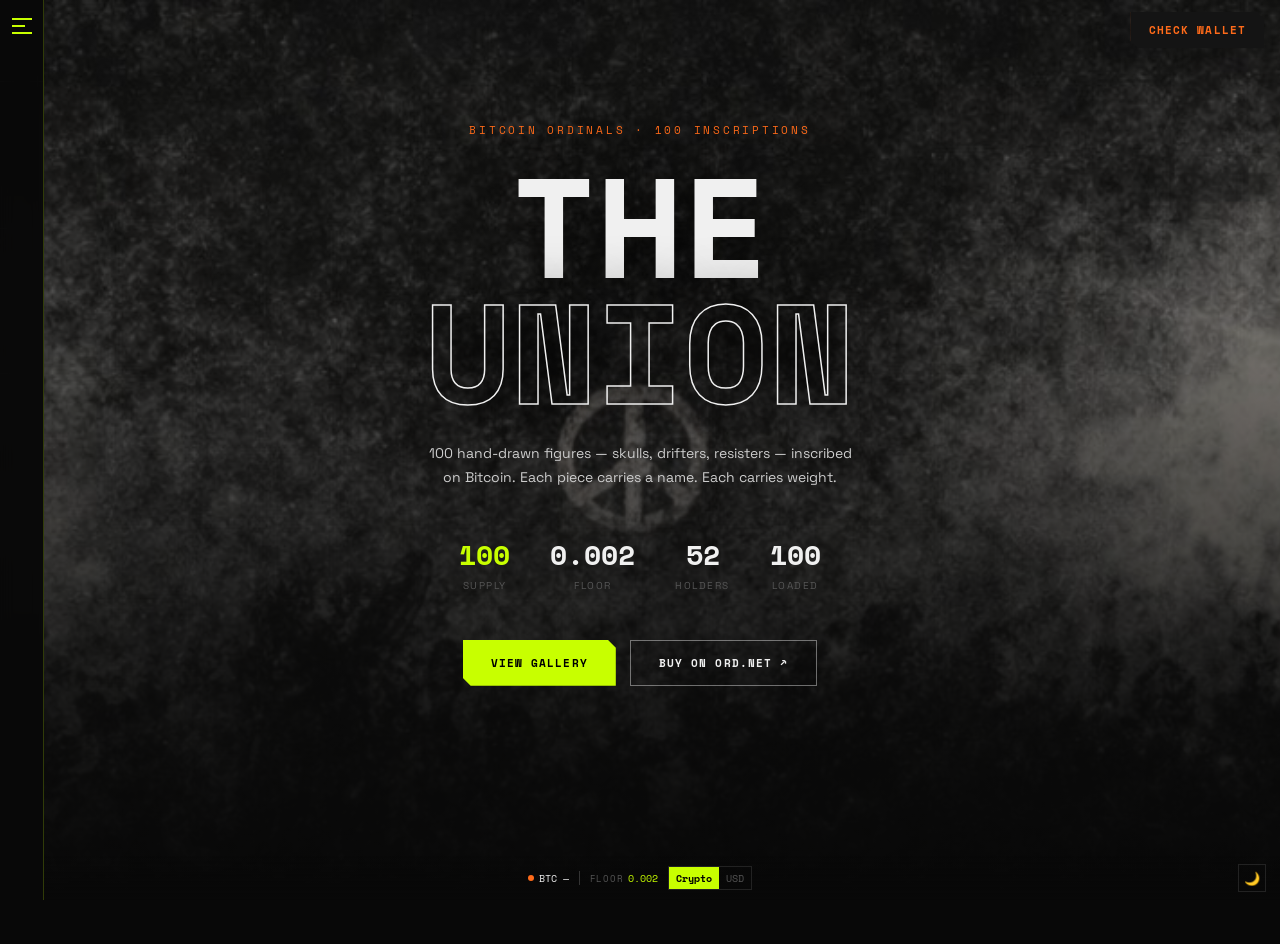
==== index.html @ 2f281cd1 "Update index.html" ====
<!DOCTYPE html>
<html lang="en">
<head>
<meta charset="UTF-8">
<meta name="viewport" content="width=device-width, initial-scale=1.0">
<title>THE UNION — Ordinals Gallery</title>
<link rel="preconnect" href="https://fonts.googleapis.com">
<link href="https://fonts.googleapis.com/css2?family=Space+Grotesk:wght@400;600;700&family=Space+Mono:wght@400;700&display=swap" rel="stylesheet">
<style>
:root {
  --bg:    #080808;
  --void:  #0e0e0e;
  --panel: #141414;
  --border:#222;
  --muted: #333;
  --dim:   #555;
  --mid:   #888;
  --white: #f0f0f0;
  --acid:  #c8ff00;
  --orange:#ff6b1a;
  --teal:  #00c8b4;
  --tab-w: 44px;
}
* { margin:0; padding:0; box-sizing:border-box; }
html { scroll-behavior:smooth; }
body {
  background: var(--bg);
  color: var(--white);
  font-family: 'Space Grotesk', sans-serif;
  overflow-x: hidden;
  padding-bottom: 44px;
  width: 100%;
  max-width: 100vw;
}

/* ── NAV ────────────────────────────────────── */
nav {
  position: fixed; top:0; left:0; right:0; z-index:100;
  display: flex; align-items: center;
  padding: 0 16px 0 calc(var(--tab-w) + 12px);
  height: 60px;
  background: transparent;
}
#wallet-btn {
  margin-left: auto;
  font-family: 'Space Mono', monospace; font-size:11px;
  letter-spacing:.1em; text-transform:uppercase;
  background: var(--panel); color:var(--orange); outline:1px solid rgba(255,107,26,.3);
  border:none; padding:10px 18px; cursor:pointer; font-weight:700;
  clip-path: polygon(0 0,calc(100% - 7px) 0,100% 7px,100% 100%,7px 100%,0 calc(100% - 7px));
  transition: background .2s;
}
#wallet-btn:hover { background:rgba(255,107,26,.18); }
#wallet-btn.connected { background:var(--teal); }

/* ── SIDE TAB — always visible ──────────────── */
#side-tab {
  position:fixed; top:0; left:0; width:var(--tab-w); height:100vh;
  z-index:200;
  background: rgba(8,8,8,0.75);
  border-right: 1px solid rgba(200,255,0,0.2);
  display:flex; flex-direction:column; align-items:center;
  padding-top:18px;
  cursor:pointer;
  backdrop-filter: blur(8px);
  -webkit-backdrop-filter: blur(8px);
  transition: background .2s;
  -webkit-tap-highlight-color: transparent;
}
#side-tab:hover { background: rgba(8,8,8,0.92); }
#side-tab .hb { display:flex; flex-direction:column; gap:5px; }
#side-tab .hb span {
  display:block; width:20px; height:2px;
  background: var(--acid); transition: width .2s;
}
#side-tab .hb span:nth-child(2) { width:13px; }
#side-tab:hover .hb span { width:20px; }

/* ── SIDE DRAWER ────────────────────────────── */
#side-drawer {
  position:fixed; top:0; left:var(--tab-w); width:200px; height:100vh;
  z-index:199;
  background: rgba(10,10,10,0.92);
  border-right: 1px solid rgba(255,255,255,0.06);
  backdrop-filter: blur(20px);
  -webkit-backdrop-filter: blur(20px);
  display:flex; flex-direction:column;
  padding:20px 0 32px;
  transform: translateX(-200px);
  transition: transform .28s cubic-bezier(.4,0,.2,1);
  pointer-events: none;
}
#side-drawer.open {
  transform: translateX(0);
  pointer-events: all;
}
.sd-brand { padding:0 20px 20px; border-bottom:1px solid rgba(255,255,255,0.07); margin-bottom:8px; }
.sd-brand-name { font-family:'Space Mono',monospace; font-size:16px; font-weight:700; color:var(--white); }
.sd-brand-name span { color:var(--acid); }
.sd-brand-sub { font-size:9px; letter-spacing:.2em; text-transform:uppercase; color:var(--orange); margin-top:5px; }
.sd-nav { list-style:none; flex:1; }
.sd-nav li a,
.sd-nav li button {
  display:flex; align-items:center; gap:12px;
  padding:12px 20px;
  font-family:'Space Mono',monospace; font-size:11px;
  letter-spacing:.1em; text-transform:uppercase;
  color:var(--mid); text-decoration:none;
  background:transparent; border:none; cursor:pointer;
  width:100%; white-space:nowrap;
  transition: color .15s, background .15s;
  -webkit-tap-highlight-color: transparent;
}
.sd-nav li a:hover, .sd-nav li button:hover {
  color:var(--acid); background:rgba(200,255,0,0.05);
}
.sd-icon { width:16px; text-align:center; flex-shrink:0; font-size:13px; }
.sd-divider { height:1px; background:rgba(255,255,255,0.06); margin:6px 20px; }
.sd-footer { padding:0 20px; font-family:'Space Mono',monospace; font-size:9px; letter-spacing:.1em; text-transform:uppercase; color:var(--dim); }

/* ── HERO ───────────────────────────────────── */
.hero {
  min-height:100vh;
  display:flex; flex-direction:column;
  align-items:center; justify-content:center;
  text-align:center;
  padding: 80px 24px 80px 24px;
  position:relative; overflow:hidden;
}
.hero-bg {
  position:absolute; inset:0;
  background-image: url("[data-uri]");
  background-size:cover; background-position:center center;
  background-repeat:no-repeat;
  opacity:.52
}
.hero-bg::after {
  content:''; position:absolute; inset:0;
  background: linear-gradient(to bottom,rgba(8,8,8,.1) 0%,rgba(8,8,8,.05) 35%,rgba(8,8,8,.75) 80%,rgba(8,8,8,1) 100%);
}
.hero-grid {
  position:absolute; inset:0;
  display:grid; grid-template-columns:repeat(8,1fr); grid-template-rows:repeat(4,1fr);
  opacity:.04
}
.hero-grid div { border:1px solid var(--white); }
.hero-eyebrow {
  font-family:'Space Mono',monospace; font-size:11px;
  letter-spacing:.25em; text-transform:uppercase;
  color:var(--orange); margin-bottom:24px; position:relative;
}
.hero-title {
  font-family:'Space Mono',monospace;
  font-size:clamp(60px,14vw,140px);
  font-weight:700; line-height:.9;
  color:var(--white); margin-bottom:28px; position:relative;
  text-shadow: 0 0 60px rgba(0,0,0,.8);
}
.hero-title .outline {
  display:block; color:transparent;
  -webkit-text-stroke:1.5px var(--white);
}
.hero-sub {
  font-size:14px; color:#ccc;
  max-width:440px; line-height:1.7;
  margin-bottom:44px; position:relative;
}
.stats-row {
  display:flex; gap:40px; flex-wrap:wrap;
  justify-content:center; margin-bottom:48px; position:relative;
}
.stat { text-align:center; }
.stat-val {
  font-family:'Space Mono',monospace; font-size:28px;
  font-weight:700; color:var(--white); display:block;
}
.stat-val.hi { color:var(--acid); }
.stat-lbl { font-size:10px; letter-spacing:.15em; text-transform:uppercase; color:var(--dim); margin-top:4px; display:block; }
.cta-row { display:flex; gap:14px; flex-wrap:wrap; justify-content:center; position:relative; }
.btn-primary {
  font-family:'Space Mono',monospace; font-size:11px;
  letter-spacing:.1em; text-transform:uppercase;
  background:var(--acid); color:#000;
  border:none; padding:14px 28px; cursor:pointer; font-weight:700;
  text-decoration:none; display:inline-flex; align-items:center; gap:8px;
  transition:all .2s;
  clip-path:polygon(0 0,calc(100% - 8px) 0,100% 8px,100% 100%,8px 100%,0 calc(100% - 8px));
  -webkit-tap-highlight-color: transparent;
}
.btn-primary:hover { background:#d4ff1a; transform:translateY(-2px); }
.btn-ghost {
  font-family:'Space Mono',monospace; font-size:11px;
  letter-spacing:.1em; text-transform:uppercase;
  background:transparent; color:var(--white);
  border:1px solid rgba(255,255,255,.4);
  padding:14px 28px; cursor:pointer; font-weight:700;
  text-decoration:none; display:inline-flex; align-items:center; gap:8px;
  transition:all .2s;
  -webkit-tap-highlight-color: transparent;
}
.btn-ghost:hover { border-color:var(--white); }
.scroll-hint {
  position:absolute; bottom:28px; left:50%; transform:translateX(-50%);
  display:flex; flex-direction:column; align-items:center; gap:8px; opacity:.35;
}
.scroll-hint span { font-size:9px; letter-spacing:.2em; text-transform:uppercase; color:var(--mid); }
.scroll-line {
  width:2px; height:56px;
  background: rgba(200,255,0,0.15);
  position:relative; overflow:hidden;
  box-shadow: 0 0 8px rgba(200,255,0,0.4), 0 0 20px rgba(200,255,0,0.2);
}
.scroll-line::after {
  content:''; position:absolute; top:-100%; left:0; width:100%; height:100%;
  background: linear-gradient(to bottom, transparent, var(--acid), transparent);
  animation:scrollDown 1.2s ease-in-out infinite;
  box-shadow: 0 0 12px var(--acid), 0 0 24px var(--acid);
}
@keyframes scrollDown { 0% { top:-100%; } 100% { top:100%; } }

/* ── WALLET PANEL ───────────────────────────── */
.wallet-panel {
  display:none; background:var(--panel); border:1px solid var(--border);
  border-left:3px solid var(--acid);
  padding:16px 20px; margin-top:24px; max-width:420px; width:100%;
  position:relative;
}
.wallet-panel.visible { display:block; }
.wallet-addr { font-family:'Space Mono',monospace; font-size:9px; color:var(--dim); margin-bottom:12px; word-break:break-all; }
.holdings-row { display:flex; align-items:center; gap:16px; }
.holdings-num { font-family:'Space Mono',monospace; font-size:52px; font-weight:700; color:var(--acid); line-height:1; min-width:56px; }
.holdings-info { flex:1; }
.holdings-title { font-size:11px; font-weight:600; color:var(--white); margin-bottom:3px; letter-spacing:.05em; }
.holdings-sub { font-size:10px; color:var(--dim); }
.holder-badge { padding:4px 10px; font-family:'Space Mono',monospace; font-size:10px; letter-spacing:.1em; text-transform:uppercase; font-weight:700; white-space:nowrap; }
.badge-yes { background:rgba(200,255,0,.12); color:var(--acid); border:1px solid rgba(200,255,0,.35); }
.badge-no  { background:rgba(85,85,85,.12); color:var(--dim); border:1px solid var(--border); }

/* ── GALLERY PAGE ───────────────────────────── */
.gallery-page-header {
  padding:48px 32px 28px calc(var(--tab-w) + 28px);
  display:flex; align-items:flex-end; justify-content:space-between;
  gap:16px; flex-wrap:wrap; border-bottom:1px solid var(--border);
}
.section-eyebrow { font-family:'Space Mono',monospace; font-size:10px; letter-spacing:.2em; text-transform:uppercase; color:var(--acid); margin-bottom:8px; }
.section-h { font-size:clamp(28px,4vw,48px); font-weight:700; color:var(--white); line-height:1.1; }
.load-status { font-family:'Space Mono',monospace; font-size:10px; color:var(--dim); letter-spacing:.1em; }
.gallery-back {
  font-family:'Space Mono',monospace; font-size:11px; letter-spacing:.1em; text-transform:uppercase;
  background:transparent; color:var(--mid); border:1px solid var(--border);
  padding:8px 16px; cursor:pointer; transition:all .2s; text-decoration:none;
  display:inline-flex; align-items:center; gap:8px;
}
.gallery-back:hover { color:var(--white); border-color:var(--white); }
.gallery-section { padding:32px 32px 60px calc(var(--tab-w) + 28px); }
.pieces-grid { display:grid; grid-template-columns:repeat(auto-fill,minmax(200px,1fr)); gap:2px; }
.piece-card { background:var(--panel); cursor:pointer; overflow:hidden; transition:transform .2s, box-shadow .25s; }
.piece-card:hover { transform:scale(1.015); z-index:2; }
.piece-card:hover .p-overlay { opacity:1; }
  .piece-card:hover .p-img img { transform:scale(1.06); }
.p-img { aspect-ratio:1; overflow:hidden; background:var(--void); position:relative; }
  .p-img iframe { position:absolute; inset:0; width:100%; height:100%; border:none display:block; }
.p-img img { width:100%; height:100%; object-fit:cover; transition:transform .4s; display:block; }
.p-overlay { position:absolute; inset:0; background:rgba(0,0,0,.6); display:flex; align-items:center; justify-content:center; opacity:0; transition:opacity .25s; }
.p-overlay-label { font-family:'Space Mono',monospace; font-size:11px; letter-spacing:.15em; text-transform:uppercase; color:var(--acid); background:transparent; border:1.5px solid var(--acid); padding:9px 20px; box-shadow:0 0 12px rgba(200,255,0,.4); border-radius:2px; white-space:nowrap; }
.p-info { padding:10px 12px; border-top:1px solid var(--border); }
.p-num { font-family:'Space Mono',monospace; font-size:10px; color:var(--acid); margin-bottom:3px; }
.p-id  { font-size:10px; color:var(--dim); white-space:nowrap; overflow:hidden; text-overflow:ellipsis; font-family:'Space Mono',monospace; }
.sk { background:var(--panel); }
.sk-img { aspect-ratio:1; background:linear-gradient(90deg,var(--panel) 25%,var(--muted) 50%,var(--panel) 75%); background-size:200% 100%; animation:shimmer 1.5s infinite; }
.sk-line { height:10px; margin:10px 12px 3px; border-radius:2px; background:linear-gradient(90deg,var(--panel) 25%,var(--muted) 50%,var(--panel) 75%); background-size:200% 100%; animation:shimmer 1.5s infinite; }
.sk-line.sm { width:55%; margin:0 12px 10px; }
@keyframes shimmer { 0% { background-position:200% 0; } 100% { background-position:-200% 0; } }

/* ── LIGHTBOX ───────────────────────────────── */
.lightbox { display:none; position:fixed; inset:0; z-index:300; background:rgba(0,0,0,.92); backdrop-filter:blur(10px); align-items:center; justify-content:center; padding:20px; }
.lightbox.open { display:flex; }
.lb-inner { background:var(--panel); border:1px solid var(--border); max-width:800px; width:100%; display:grid; grid-template-columns:1fr 1fr; max-height:90vh; overflow-y:auto; position:relative; }
.lb-preview { aspect-ratio:1; background:var(--void); overflow:hidden; }
.lb-preview img { width:100%; height:100%; object-fit:cover; display:block; }
.lb-meta { padding:24px 20px; display:flex; flex-direction:column; gap:14px; }
.lb-num  { font-family:'Space Mono',monospace; font-size:10px; color:var(--acid); letter-spacing:.15em; }
.lb-iid  { font-family:'Space Mono',monospace; font-size:9px; color:var(--dim); word-break:break-all; line-height:1.5; }
.lb-pricebox { background:var(--void); border:1px solid var(--border); padding:12px; }
.lb-price-lbl { font-size:9px; letter-spacing:.1em; text-transform:uppercase; color:var(--dim); margin-bottom:4px; }
.lb-price-val { font-family:'Space Mono',monospace; font-size:18px; font-weight:700; color:var(--acid); }
.lb-traits { display:grid; grid-template-columns:1fr 1fr; gap:6px; }
.lb-trait { background:var(--void); border:1px solid var(--border); padding:8px 10px; }
.lb-trait-k { font-size:9px; letter-spacing:.1em; text-transform:uppercase; color:var(--dim); margin-bottom:2px; }
.lb-trait-v { font-size:12px; font-weight:600; color:var(--white); }
.lb-close { position:absolute; top:10px; right:10px; background:var(--muted); border:none; color:var(--white); width:28px; height:28px; cursor:pointer; font-size:14px; display:flex; align-items:center; justify-content:center; z-index:1; }
.lb-close:hover { background:var(--dim); }

/* ── ABOUT PAGE ─────────────────────────────── */
.about-inner { max-width:820px; margin:0 auto; padding:60px 32px 80px calc(var(--tab-w) + 28px); }
.about-back { margin-bottom:40px; display:inline-flex; }
.about-eyebrow { font-family:'Space Mono',monospace; font-size:11px; letter-spacing:.2em; text-transform:uppercase; color:var(--acid); margin-bottom:14px; margin-top:28px; }
.about-title { font-family:'Space Mono',monospace; font-size:clamp(40px,9vw,80px); font-weight:700; line-height:.95; color:var(--white); margin-bottom:36px; }
.about-title-outline { display:block; color:transparent; -webkit-text-stroke:1.5px var(--white); }
.about-statement { font-size:clamp(15px,2.2vw,20px); line-height:1.8; color:#ccc; margin-bottom:48px; border-left:2px solid var(--acid); padding-left:22px; }
.about-stats { display:grid; grid-template-columns:repeat(auto-fill,minmax(150px,1fr)); gap:2px; margin-bottom:48px; }
.about-stat-box { background:var(--panel); border:1px solid var(--border); padding:20px; }
.about-stat-val { font-family:'Space Mono',monospace; font-size:30px; font-weight:700; color:var(--acid); }
.about-stat-lbl { font-size:10px; letter-spacing:.15em; text-transform:uppercase; color:var(--dim); margin-top:5px; }
.about-links { display:flex; flex-direction:column; gap:2px; margin-bottom:48px; }
.about-links-title { font-family:'Space Mono',monospace; font-size:10px; letter-spacing:.2em; text-transform:uppercase; color:var(--acid); margin-bottom:14px; }
.about-link {
  display:flex; align-items:center; justify-content:space-between;
  background:var(--panel); border:1px solid var(--border);
  padding:16px 18px; text-decoration:none; color:var(--white);
  transition:border-color .2s;
}
.about-link:hover { border-color:var(--acid); }
.about-link-name { font-size:13px; font-weight:600; }
.about-link-url  { font-family:'Space Mono',monospace; font-size:11px; color:var(--dim); }
.about-creator { border-top:1px solid var(--border); padding-top:28px; display:flex; align-items:center; justify-content:space-between; flex-wrap:wrap; gap:12px; }
.about-creator-lbl { font-size:9px; letter-spacing:.15em; text-transform:uppercase; color:var(--dim); margin-bottom:5px; }
.about-creator-handle { font-family:'Space Mono',monospace; font-size:14px; font-weight:700; color:var(--white); text-decoration:none; }
.about-creator-handle:hover { color:var(--acid); }

/* ── FOOTER ─────────────────────────────────── */
footer { padding:36px 32px 36px calc(var(--tab-w) + 28px); display:flex; align-items:center; justify-content:space-between; border-top:1px solid var(--border); flex-wrap:wrap; gap:14px; }
.footer-logo { font-family:'Space Mono',monospace; font-size:14px; font-weight:700; color:var(--white); }
.footer-logo span { color:var(--acid); }
.footer-links { display:flex; gap:20px; flex-wrap:wrap; }
.footer-links a { font-size:11px; letter-spacing:.1em; text-transform:uppercase; color:var(--dim); text-decoration:none; transition:color .2s; }
.footer-links a:hover { color:var(--white); }

/* ── BOTTOM BAR ─────────────────────────────── */
.bottom-bar {
  position:fixed; bottom:0; left:0; right:0; z-index:90;
  display:flex; align-items:center;
  padding:0 14px; height:44px;
  background:linear-gradient(to top, rgba(8,8,8,.9) 0%, rgba(8,8,8,0) 100%);
  border-top:none;
}
.bb-left   { display:flex; align-items:center; gap:8px; flex:1; }
.bb-center { display:flex; align-items:center; gap:10px; flex:1; justify-content:center; }
.bb-right  { display:flex; align-items:center; gap:8px; flex:1; justify-content:flex-end; }
.bb-price  { font-family:'Space Mono',monospace; font-size:10px; color:var(--white); display:flex; align-items:center; gap:5px; white-space:nowrap; }
.bb-dot    { width:6px; height:6px; border-radius:50%; background:var(--orange); flex-shrink:0; }
.bb-sep    { width:1px; height:14px; background:var(--muted); flex-shrink:0; }
.bb-floor  { font-family:'Space Mono',monospace; font-size:10px; color:var(--acid); display:flex; align-items:center; gap:5px; white-space:nowrap; }
.bb-floor-lbl { font-size:9px; color:var(--dim); letter-spacing:.08em; }
.bb-currency {
  display:flex; align-items:center;
  font-family:'Space Mono',monospace; font-size:10px;
  border:1px solid var(--border); cursor:pointer;
  height:24px; overflow:hidden; flex-shrink:0;
  transition:border-color .2s;
  -webkit-tap-highlight-color: transparent;
}
.bb-currency:hover { border-color:var(--acid); }
.bb-currency span { padding:0 7px; height:100%; display:flex; align-items:center; color:var(--dim); transition:all .15s; }
.bb-currency span.active { background:var(--acid); color:#000; font-weight:700; }
.bb-btn {
  background:transparent; border:1px solid var(--border);
  color:var(--mid); width:28px; height:28px; flex-shrink:0;
  cursor:pointer; font-size:13px; display:flex; align-items:center; justify-content:center;
  transition:all .2s;
  -webkit-tap-highlight-color: transparent;
}
.bb-btn:hover { border-color:var(--acid); color:var(--acid); }

/* ── TOAST ──────────────────────────────────── */
.toast {
  position:fixed; bottom:52px; right:16px; z-index:400;
  background:var(--panel); border:1px solid var(--border); border-left:3px solid var(--acid);
  padding:10px 16px; font-family:'Space Mono',monospace; font-size:11px; color:var(--white);
  transform:translateY(80px); opacity:0; transition:all .3s; max-width:280px;
}
.toast.show { transform:translateY(0); opacity:1; }



  /* DISCONNECT BUTTON */
  .disconnect-btn {
    margin-top: 14px;
    width: 100%;
    font-family: 'Space Mono', monospace;
    font-size: 10px;
    letter-spacing: .12em;
    text-transform: uppercase;
    background: transparent;
    color: var(--dim);
    border: 1px solid var(--border);
    padding: 9px;
    cursor: pointer;
    transition: all .2s;
    -webkit-tap-highlight-color: transparent;
  }
  .disconnect-btn:hover {
    color: #ef4444;
    border-color: #ef4444;
    background: rgba(239,68,68,0.06);
  }
/* ── WALLET MODAL ───────────────────────────── */
.wallet-modal-overlay {
  display:none; position:fixed; inset:0; z-index:500;
  background:rgba(0,0,0,0.85); backdrop-filter:blur(8px);
  align-items:center; justify-content:center; padding:20px;
}
.wallet-modal-overlay.open { display:flex; }
.wallet-modal {
  background:var(--panel); border:1px solid var(--border);
  max-width:380px; width:100%; position:relative;
}
.wallet-modal::before {
  content:''; position:absolute; top:0; left:0; right:0;
  height:2px; background:var(--acid);
}
.wallet-modal-header {
  padding:20px 20px 16px;
  border-bottom:1px solid var(--border);
  display:flex; align-items:center; justify-content:space-between;
}
.wallet-modal-title {
  font-family:'Space Mono',monospace; font-size:12px;
  letter-spacing:.15em; text-transform:uppercase; color:var(--white);
}
.wallet-modal-close {
  background:transparent; border:none; color:var(--mid);
  font-size:18px; cursor:pointer; line-height:1; padding:2px 6px;
  transition:color .2s;
}
.wallet-modal-close:hover { color:var(--white); }
.wallet-modal-body { padding:12px; display:flex; flex-direction:column; gap:8px; }
.wallet-option {
  display:flex; align-items:center; gap:14px;
  padding:16px 18px;
  background:var(--void); border:1px solid var(--border);
  cursor:pointer; transition:all .2s; width:100%;
  text-align:left;
  -webkit-tap-highlight-color:transparent;
}
.wallet-option:hover { border-color:var(--acid); background:rgba(200,255,0,0.04); }
.wallet-option-icon {
  width:36px; height:36px; border-radius:8px;
  display:flex; align-items:center; justify-content:center;
  font-size:20px; flex-shrink:0;
}
.wallet-option-info { flex:1; }
.wallet-option-name {
  font-family:'Space Mono',monospace; font-size:12px;
  font-weight:700; color:var(--white); display:block; margin-bottom:3px;
}
.wallet-option-desc { font-size:10px; color:var(--dim); letter-spacing:.04em; }
.wallet-option-arrow { color:var(--dim); font-size:14px; }
.wallet-option:hover .wallet-option-arrow { color:var(--acid); }
.wallet-modal-footer {
  padding:12px 20px 16px;
  border-top:1px solid var(--border);
  font-size:10px; color:var(--dim); text-align:center; line-height:1.6;
}
.wallet-modal-footer a { color:var(--mid); text-decoration:none; }
.wallet-modal-footer a:hover { color:var(--acid); }
/* ── LIGHT MODE ─────────────────────────────── */
body.light {
  --bg: #f0f0eb; --void:#e8e8e3; --panel:#fff; --border:#ccc;
  --muted:#bbb; --dim:#666; --mid:#333; --white:#0a0a0a; --acid:#c8ff00;
}
body.light .hero-bg { opacity:.22; }
body.light .hero-bg::after {
  background:linear-gradient(to bottom,rgba(240,240,235,.1) 0%,rgba(240,240,235,.05) 30%,rgba(240,240,235,.7) 78%,rgba(240,240,235,1) 100%);
}
body.light .hero-title { color:#0a0a0a !important; text-shadow:none; }
body.light .hero-title .outline { -webkit-text-stroke-color:#0a0a0a !important; }
body.light .hero-sub { color:#222 !important; }
body.light .stat-val { color:#0a0a0a !important; text-shadow:none; }
body.light .stat-val.hi { color:var(--acid) !important; }
body.light .stat-lbl { color:#555 !important; }
body.light #side-tab { background:rgba(220,220,215,.92); border-right-color:rgba(90,144,0,.3); }
body.light #side-drawer { background:rgba(230,230,225,.95); }
body.light .bottom-bar { background:linear-gradient(to top,rgba(240,240,235,.9) 0%,rgba(240,240,235,0) 100%); }
body.light footer { border-top-color:transparent; background:transparent; }
body.light #wallet-btn { background:rgba(255,255,255,.6); color:var(--orange); border:1px solid rgba(255,107,26,.3); }
  .light #wallet-btn[data-state="holder"] { background:rgba(0,0,0,.08); color:#2d7a00; border:1px solid #2d7a00; }
  .light #wallet-btn[data-state="none"]   { background:rgba(255,255,255,.6); color:var(--orange); border:1px solid rgba(255,107,26,.3); }

/* ── MOBILE ─────────────────────────────────── */
@media(max-width:768px) {
  :root { --tab-w: 40px; }

  /* NAV */
  nav { padding:0 12px; height:56px; }
  #wallet-btn { margin-left:auto; font-size:10px; padding:8px 14px; }

  /* HERO — pad left to clear side tab */
  .hero { padding:70px 20px 70px calc(var(--tab-w) + 16px); min-height:100svh; }
  .hero-eyebrow { font-size:10px; letter-spacing:.18em; }
  .hero-title { font-size:clamp(50px,15vw,90px); }
  .hero-sub { font-size:13px; max-width:100%; }
  .stats-row { gap:16px; }
  .stat-val { font-size:20px; }
  .stat-lbl { font-size:9px; }
  .cta-row { flex-direction:column; align-items:center; width:100%; }
  .btn-primary, .btn-ghost { width:80%; max-width:260px; justify-content:center; }

  /* WALLET PANEL */
  .wallet-panel { padding:14px 16px; }
  .holdings-num { font-size:40px; }

  /* GALLERY */
  .gallery-page-header { padding:36px 14px 20px calc(var(--tab-w) + 14px); flex-direction:column; align-items:flex-start; }
  .gallery-section { padding:20px 10px 60px calc(var(--tab-w) + 10px); }
  .pieces-grid { grid-template-columns:repeat(auto-fill,minmax(130px,1fr)); gap:1px; }

  /* LIGHTBOX */
  .lb-inner { grid-template-columns:1fr; max-height:95vh; }
  .lb-meta { padding:16px; }

  /* FOOTER */
  footer { padding:24px 14px 24px calc(var(--tab-w) + 14px); flex-direction:column; text-align:center; }
  .footer-links { justify-content:center; gap:12px; flex-wrap:wrap; }

  /* ABOUT */
  .about-inner { padding:44px 14px 64px calc(var(--tab-w) + 14px); }
  .about-title { font-size:clamp(36px,11vw,60px); }
  .about-statement { font-size:14px; padding-left:16px; }
  .about-stats { grid-template-columns:1fr 1fr; }
  .about-link-url { display:none; }

  /* BOTTOM BAR */
  .bb-center { gap:6px; }
  .bb-price, .bb-floor { font-size:9px; }
  .bb-sep { display:none; }
}

@media(max-width:380px) {
  .hero-title { font-size:clamp(44px,18vw,72px); }
  .stats-row { gap:10px; }
  .stat-val { font-size:18px; }
  .btn-primary, .btn-ghost { width:90%; }
}

  .addr-hint { font-size:11px; color:var(--dim); line-height:1.6; margin:0; letter-spacing:.03em; }
  .addr-input {
    width:100%; box-sizing:border-box;
    background:var(--void); border:1px solid var(--border);
    color:var(--white); font-family:'Space Mono',monospace; font-size:11px;
    padding:13px 14px; outline:none; transition:border-color .2s;
    clip-path:polygon(0 0,calc(100% - 6px) 0,100% 6px,100% 100%,6px 100%,0 calc(100% - 6px));
  }
  .addr-input:focus { border-color:var(--acid); }
  .addr-input::placeholder { color:var(--dim); }
  .addr-btn {
    width:100%; background:transparent; color:var(--orange);
    font-family:'Space Mono',monospace; font-size:11px;
    font-weight:700; letter-spacing:.12em; text-transform:uppercase;
    border:1.5px solid var(--orange); padding:13px; cursor:pointer;
    transition:background .2s, color .2s;
    clip-path:polygon(0 0,calc(100% - 6px) 0,100% 6px,100% 100%,6px 100%,0 calc(100% - 6px));
  }
  .addr-btn:hover { background:rgba(255,107,26,.1); }
  .addr-result {
    background:var(--void); border:1px solid var(--border);
    padding:14px 16px;
  }
  .light .addr-result { background:#fff; border-color:#bbb; }
  .light .addr-count  { color:#444; }
  .addr-badge {
    font-family:'Space Mono',monospace; font-size:11px;
    font-weight:700; letter-spacing:.14em; text-transform:uppercase;
    margin-bottom:6px;
  }
  .addr-count { font-size:11px; color:var(--dim); letter-spacing:.03em; }
  .addr-clear {
    background:transparent; border:none; color:var(--dim);
    font-size:10px; font-family:'Space Mono',monospace;
    cursor:pointer; text-align:left; letter-spacing:.1em;
    text-transform:uppercase; padding:0; transition:color .2s;
  }
  .addr-clear:hover { color:var(--white); }

  </style>
</head>
<body>

<!-- Audio via Web Audio API -->

<!-- SIDE TAB -->
<div id="side-tab">
  <div class="hb"><span></span><span></span><span></span></div>
</div>

<!-- SIDE DRAWER -->
<div id="side-drawer">
  <div class="sd-brand">
    <div class="sd-brand-name">THE<span>UNION</span></div>
    <div class="sd-brand-sub">BTC Ordinals</div>
  </div>
  <ul class="sd-nav">
    <li><button onclick="showPage('home');closeDrawer()"><span class="sd-icon">⌂</span>Home</button></li>
    <li><button onclick="showPage('about');closeDrawer()"><span class="sd-icon">◎</span>About</button></li>
    <li><button onclick="showPage('gallery');closeDrawer()"><span class="sd-icon">▦</span>Gallery</button></li>
    <li><div class="sd-divider"></div></li>
    <li><a href="https://ord.net/collection/theunion" target="_blank"><span class="sd-icon">◉</span>Ord.net</a></li>
    <li><a href="https://www.satflow.com/ordinals/theunion" target="_blank"><span class="sd-icon">◈</span>Satflow</a></li>
    <li><a href="https://ord-dropz.xyz/secondary/collections/theunion" target="_blank"><span class="sd-icon">◈</span>Ord Dropz</a></li>
    <li><div class="sd-divider"></div></li>
    <li><a href="https://discord.gg/sF887qQnFw" target="_blank"><span class="sd-icon"><svg viewBox="0 0 24 24" width="13" height="13" style="fill:currentColor"><path d="M20.317 4.37a19.791 19.791 0 0 0-4.885-1.515.074.074 0 0 0-.079.037c-.21.375-.444.864-.608 1.25a18.27 18.27 0 0 0-5.487 0 12.64 12.64 0 0 0-.617-1.25.077.077 0 0 0-.079-.037A19.736 19.736 0 0 0 3.677 4.37a.07.07 0 0 0-.032.027C.533 9.046-.32 13.58.099 18.057a.082.082 0 0 0 .031.057 19.9 19.9 0 0 0 5.993 3.03.078.078 0 0 0 .084-.028c.462-.63.874-1.295 1.226-1.994a.076.076 0 0 0-.041-.106 13.107 13.107 0 0 1-1.872-.892.077.077 0 0 1-.008-.128 10.2 10.2 0 0 0 .372-.292.074.074 0 0 1 .077-.01c3.928 1.793 8.18 1.793 12.062 0a.074.074 0 0 1 .078.01c.12.098.246.198.373.292a.077.077 0 0 1-.006.127 12.299 12.299 0 0 1-1.873.892.077.077 0 0 0-.041.107c.36.698.772 1.362 1.225 1.993a.076.076 0 0 0 .084.028 19.839 19.839 0 0 0 6.002-3.03.077.077 0 0 0 .032-.054c.5-5.177-.838-9.674-3.549-13.66a.061.061 0 0 0-.031-.03zM8.02 15.33c-1.183 0-2.157-1.085-2.157-2.419 0-1.333.956-2.419 2.157-2.419 1.21 0 2.176 1.096 2.157 2.42 0 1.333-.956 2.418-2.157 2.418zm7.975 0c-1.183 0-2.157-1.085-2.157-2.419 0-1.333.955-2.419 2.157-2.419 1.21 0 2.176 1.096 2.157 2.42 0 1.333-.946 2.418-2.157 2.418z"/></svg></span>Discord</a></li>
    <li><a href="https://x.com/oceanord28" target="_blank"><span class="sd-icon"><svg viewBox="0 0 24 24" width="12" height="12" style="fill:currentColor"><path d="M18.244 2.25h3.308l-7.227 8.26 8.502 11.24H16.17l-4.714-6.231-5.401 6.231H2.746l7.73-8.835L1.254 2.25H8.08l4.253 5.622 5.911-5.622zm-1.161 17.52h1.833L7.084 4.126H5.117z"/></svg></span>@oceanord28</a></li>
    <li><a href="https://x.com/theunion100" target="_blank"><span class="sd-icon"><svg viewBox="0 0 24 24" width="12" height="12" style="fill:currentColor"><path d="M18.244 2.25h3.308l-7.227 8.26 8.502 11.24H16.17l-4.714-6.231-5.401 6.231H2.746l7.73-8.835L1.254 2.25H8.08l4.253 5.622 5.911-5.622zm-1.161 17.52h1.833L7.084 4.126H5.117z"/></svg></span>@theunion100</a></li>
  </ul>
  <div class="sd-footer" style="color:var(--orange);">TheUnion on Bitcoin</div>
</div>

<!-- NAV -->
<nav>
  <button id="wallet-btn" onclick="openAddrModal()">Check Wallet</button>
</nav>

<!-- HOME PAGE -->
<div id="page-home">
  <section class="hero">
    <div class="hero-bg"></div>
    <div class="hero-grid" id="hero-grid"></div>
    <div class="hero-eyebrow" style="color:var(--orange);">Bitcoin Ordinals · 100 Inscriptions</div>
    <h1 class="hero-title">THE<br><span class="outline">UNION</span></h1>
    <p class="hero-sub">100 hand-drawn figures — skulls, drifters, resisters — inscribed on Bitcoin. Each piece carries a name. Each carries weight.</p>
    <div class="stats-row">
      <div class="stat"><span class="stat-val hi">100</span><span class="stat-lbl">Supply</span></div>
      <div class="stat"><span class="stat-val" id="stat-floor">0.002</span><span class="stat-lbl">Floor</span></div>
      <div class="stat"><span class="stat-val" id="stat-holders">52</span><span class="stat-lbl">Holders</span></div>
      <div class="stat"><span class="stat-val" id="stat-loaded">100</span><span class="stat-lbl">Loaded</span></div>
    </div>
    <div class="cta-row">
      <button class="btn-primary" onclick="showPage('gallery')">View Gallery</button>
      <a href="https://ord.net/collection/theunion" target="_blank" class="btn-ghost">Buy on Ord.net ↗</a>
    </div>
<div class="gallery-section">
    <div class="pieces-grid" id="main-grid"></div>
  </div>
</div>

<!-- ABOUT PAGE -->
<div id="page-about" style="display:none;">
  <div class="about-inner">
    <button class="gallery-back about-back" onclick="showPage('home')">← Back</button>
    <div class="about-eyebrow">About</div>
    <h1 class="about-title">THE<br><span class="about-title-outline">UNION</span></h1>
    <div class="about-statement">
      TheUnion is a <span style="color:var(--acid);font-weight:600;">visual movement</span> where art becomes resistance
      and expression turns to <span style="color:var(--acid);font-weight:600;">power</span>.<br><br>
      Unique 1/1 Ordinals reflecting global harmony —
      fragments of <span style="color:var(--acid);font-weight:600;">pain</span>, hope, and resilience.
    </div>
    <div class="about-stats">
      <div class="about-stat-box"><div class="about-stat-val" style="color:var(--acid)">100</div><div class="about-stat-lbl">Unique 1/1s</div></div>
      <div class="about-stat-box"><div class="about-stat-val" style="color:var(--orange);">BTC</div><div class="about-stat-lbl" style="color:var(--orange);">Bitcoin Ordinals</div></div>
      <div class="about-stat-box"><div class="about-stat-val" id="about-stat-holders">52</div><div class="about-stat-lbl">Holders</div></div>
      <div class="about-stat-box"><div class="about-stat-val">1/1</div><div class="about-stat-lbl">Hand-drawn</div></div>
    </div>
    <div class="about-links">
      <div class="about-links-title">Links</div>
      <a href="https://discord.gg/sF887qQnFw" target="_blank" class="about-link"><span class="about-link-name">Discord</span><span class="about-link-url">Join the community ↗</span></a>
      <a href="https://x.com/theunion100" target="_blank" class="about-link"><span class="about-link-name">X / Twitter</span><span class="about-link-url">@theunion100 ↗</span></a>
      <a href="https://ord.net/collection/theunion" target="_blank" class="about-link"><span class="about-link-name">Ord.net Marketplace</span><span class="about-link-url">ord.net/collection/theunion ↗</span></a>
      <a href="https://www.satflow.com/ordinals/theunion" target="_blank" class="about-link"><span class="about-link-name">Satflow Marketplace</span><span class="about-link-url">satflow.com/ordinals/theunion ↗</span></a>
      <a href="https://ord-dropz.xyz/secondary/collections/theunion" target="_blank" class="about-link"><span class="about-link-name">Ord Dropz</span><span class="about-link-url">ord-dropz.xyz/secondary/collections/theunion ↗</span></a>
    </div>
    <div class="about-creator">
      <div>
        <div class="about-creator-lbl">Creator</div>
        <a href="https://x.com/oceanord28" target="_blank" class="about-creator-handle">@oceanord28 ↗</a>
      </div>
      <button class="btn-primary" onclick="showPage('gallery')">View Gallery →</button>
    </div>
  </div>
</div>


<!-- WALLET MODAL -->
<div class="wallet-modal-overlay" id="wallet-modal-overlay" onclick="if(event.target===this)closeAddrModal()">
  <div class="wallet-modal">
    <div class="wallet-modal-header">
      <span class="wallet-modal-title">Check Your Wallet</span>
      <button class="wallet-modal-close" onclick="closeAddrModal()">✕</button>
    </div>
    <div class="wallet-modal-body">
      <p class="addr-hint">Paste your Bitcoin address to check if you hold a Union piece.</p>
      <input id="addr-input" class="addr-input" type="text" placeholder="bc1p..."
        onkeydown="if(event.key==='Enter')checkAddr()" />
      <button class="addr-btn" onclick="checkAddr()">Check Holdings</button>
      <div id="addr-result" class="addr-result" style="display:none;">
        <div id="addr-badge" class="addr-badge"></div>
        <div id="addr-count" class="addr-count"></div>
      </div>
      <button id="addr-clear" class="addr-clear" onclick="clearAddr()" style="display:none;">✕ Clear</button>
    </div>
  </div>
</div>

<!-- LIGHTBOX<!-- LIGHTBOX<!-- LIGHTBOX -->
<div class="lightbox" id="lightbox" onclick="closeLb(event)">
  <div class="lb-inner">
    <button class="lb-close" id="lb-close" onclick="forceCloseLb()">✕</button>
    <div class="lb-preview" id="lb-preview"></div>
    <div class="lb-meta">
      <div class="lb-num" id="lb-num"></div>
      <div class="lb-iid" id="lb-iid"></div>
      <div class="lb-pricebox"><div class="lb-price-lbl">Marketplace</div><div class="lb-price-val">Ordinals.com</div></div>
      <div class="lb-traits" id="lb-traits"></div>
      <a id="lb-link" href="#" target="_blank" class="btn-primary" style="margin-top:auto">View on Ordinals.com ↗</a>
    </div>
  </div>
</div>

<!-- BOTTOM BAR -->
<div class="bottom-bar">
  <div class="bb-left"></div>
  <div class="bb-center">
    <div class="bb-price"><div class="bb-dot"></div><span id="btc-price">BTC —</span></div>
    <div class="bb-sep"></div>
    <div class="bb-floor"><span class="bb-floor-lbl">FLOOR</span><span id="floor-price">0.002</span></div>
    <div class="bb-currency" id="bb-currency">
      <span id="cur-crypto" class="active">Crypto</span>
      <span id="cur-usd">USD</span>
    </div>
  </div>
  <div class="bb-right">
    <button class="bb-btn" id="theme-btn" onclick="toggleTheme()">🌙</button>
  </div>
</div>

<div class="toast" id="toast"></div>

<script>
const ORD    = 'https://ordinals.com';
const PARENT = '2f0731248115d5472d6b554aad5073a96a960e0b5b39618e5f6d5e43cfd3b217i0';
const FLOOR_BTC = 0.002;

// ── PAGES ─────────────────────────────────────
let currentPage = 'home';
let galleryLoaded = false;

// ── SIDE DRAWER ───────────────────────────────
const sideTab    = document.getElementById('side-tab');
const sideDrawer = document.getElementById('side-drawer');
let drawerTimer  = null;

function openDrawer()  { clearTimeout(drawerTimer); sideDrawer.classList.add('open'); }
function closeDrawer() { clearTimeout(drawerTimer); sideDrawer.classList.remove('open'); }
function scheduleClose() { drawerTimer = setTimeout(closeDrawer, 150); }

sideTab.addEventListener('click',      openDrawer);
sideTab.addEventListener('mouseenter', openDrawer);
sideTab.addEventListener('mouseleave', scheduleClose);
sideDrawer.addEventListener('mouseenter', () => clearTimeout(drawerTimer));
sideDrawer.addEventListener('mouseleave', scheduleClose);

document.addEventListener('click', e => {
  if (!e.target.closest('#side-tab') && !e.target.closest('#side-drawer')) closeDrawer();
});

// ── THEME ─────────────────────────────────────
function toggleTheme() {
  const light = document.body.classList.toggle('light');
  document.getElementById('theme-btn').textContent = light ? '☀️' : '🌙';
  localStorage.setItem('union-theme', light ? 'light' : 'dark');
}
if (localStorage.getItem('union-theme') === 'light') {
  document.body.classList.add('light');
  document.getElementById('theme-btn').textContent = '☀️';
}

// ── BTC PRICE ─────────────────────────────────
let btcUsd = null;
let curMode = 'crypto';

// Load cached price instantly on start
const _cached = localStorage.getItem('union_btc_price');
if (_cached) { btcUsd = parseFloat(_cached); updatePrices(); }

function fetchWithTimeout(url, ms = 4000) {
  return Promise.race([
    fetch(url),
    new Promise((_, reject) => setTimeout(() => reject('timeout'), ms))
  ]);
}

async function fetchBTC() {
  try {
    // Primary: CoinGecko
    const res  = await fetchWithTimeout(
      'https://api.coingecko.com/api/v3/simple/price?ids=bitcoin&vs_currencies=usd'
    );
    const data = await res.json();
    const p    = data.bitcoin?.usd;
    if (p > 0) {
      btcUsd = p;
      localStorage.setItem('union_btc_price', p);
      updatePrices();
      return;
    }
  } catch(e) {}

  try {
    // Fallback: CoinCap
    const res  = await fetchWithTimeout('https://api.coincap.io/v2/assets/bitcoin');
    const data = await res.json();
    const p    = parseFloat(data.data?.priceUsd);
    if (p > 0) {
      btcUsd = p;
      localStorage.setItem('union_btc_price', p);
      updatePrices();
    }
  } catch(e) {}
}

function updatePrices() {
  const priceEl = document.getElementById('btc-price');
  const floorEl = document.getElementById('floor-price');
  const heroEl  = document.getElementById('stat-floor');
  if (!btcUsd) return;
  if (curMode === 'usd') {
    if (priceEl) priceEl.textContent = 'BTC $' + Math.round(btcUsd).toLocaleString();
    const usd = '$' + Math.round(FLOOR_BTC * btcUsd).toLocaleString();
    if (floorEl) floorEl.textContent = usd;
    if (heroEl)  heroEl.textContent  = usd;
  } else {
    if (priceEl) priceEl.textContent = '₿ ' + Math.round(btcUsd).toLocaleString();
    if (floorEl) floorEl.textContent = FLOOR_BTC;
    if (heroEl)  heroEl.textContent  = FLOOR_BTC;
  }
}

document.getElementById('bb-currency').addEventListener('click', () => {
  curMode = curMode === 'crypto' ? 'usd' : 'crypto';
  document.getElementById('cur-crypto').classList.toggle('active', curMode === 'crypto');
  document.getElementById('cur-usd').classList.toggle('active', curMode === 'usd');
  updatePrices();
});

fetchBTC();
setInterval(fetchBTC, 60000);


// ── GALLERY ───────────────────────────────────────
let allIds   = [];
let seenIds  = new Set();
let cardCount = 0;

function showPage(name) {
  document.getElementById('page-home').style.display    = name === 'home'    ? '' : 'none';
  document.getElementById('page-gallery').style.display = name === 'gallery' ? '' : 'none';
  document.getElementById('page-about').style.display   = name === 'about'   ? '' : 'none';
  window.scrollTo(0, 0);
  if (name === 'gallery' && allIds.length === 0) {
    showSkeletons(20);
    fetchAllChildren().then(() => clearSkeletons());
  }
}

async function fetchAllChildren() {
  let page = 0;
  let more = true;

  while (more) {
    try {
      const url = page === 0
        ? `${ORD}/r/children/${PARENT}`
        : `${ORD}/r/children/${PARENT}/${page}`;

      const res  = await fetch(url);
      if (!res.ok) break;
      const data = await res.json();

      const ids    = data.ids || [];
      more = data.more || false;

      const newIds = ids.filter(id => !seenIds.has(id));
      newIds.forEach(id => seenIds.add(id));
      allIds = [...allIds, ...newIds];

      if (newIds.length > 0) appendCards(newIds);

      updateGalleryStatus();

      if (!more || ids.length === 0) break;
      page++;
    } catch(e) {
      console.warn('Gallery fetch page', page, e);
      break;
    }
  }

  updateGalleryStatus(true);
}

function updateGalleryStatus(done = false) {
  const sl = document.getElementById('load-status');
  const el = document.getElementById('stat-loaded');
  if (sl) sl.textContent = done ? `${allIds.length} inscriptions` : `Loading... ${allIds.length} found`;
  if (el) el.textContent = allIds.length;
}


function appendCards(ids) {
  const grid = document.getElementById('main-grid');
  if (!grid) return;
  ids.forEach(iid => {
    cardCount++;
    const num = cardCount;
    const el  = document.createElement('div');
    el.className = 'piece-card';
    el.onclick   = () => openLb(iid, num);
    el.innerHTML = `
      <div class="p-img">
        <img src="${ORD}/content/${iid}" alt="UNION #${num}" loading="lazy"
          onerror="this.style.display='none';this.parentNode.style.background='#1a1a1a'">
        <div class="p-overlay"><div class="p-overlay-label">View</div></div>
      </div>
      <div class="p-info">
        <div class="p-num">UNION #${num}</div>
        <div class="p-id">${iid.slice(0,14)}…${iid.slice(-6)}</div>
      </div>`;
    grid.appendChild(el);
  });
}

function showSkeletons(n) {
  const grid = document.getElementById('main-grid');
  if (!grid) return;
  for (let i = 0; i < n; i++) {
    const sk = document.createElement('div');
    sk.className = 'sk sk-placeholder';
    sk.innerHTML = '<div class="sk-img"></div><div class="sk-line"></div><div class="sk-line sm"></div>';
    grid.appendChild(sk);
  }
}
function clearSkeletons() {
  document.querySelectorAll('.sk-placeholder').forEach(el => el.remove());
}

// ── LIGHTBOX ──────────────────────────────────
function openLb(iid, num) {
  const preview = document.getElementById('lb-preview');
  preview.innerHTML = `<img src="${ORD}/content/${iid}" alt="UNION #${num}"
    onerror="this.outerHTML='<iframe src=\"${ORD}/preview/${iid}\" style=\"width:100%;height:100%;border:none\"></iframe>'">`;
  document.getElementById('lb-num').textContent  = `UNION #${num} of ${allIds.length}`;
  document.getElementById('lb-iid').textContent  = iid;
  document.getElementById('lb-link').href        = `${ORD}/inscription/${iid}`;
  document.getElementById('lb-traits').innerHTML = [
    ['Chain','Bitcoin'],['Protocol','Ordinals'],['Parent','106659301'],['Supply','100']
  ].map(([k,v]) => `<div class="lb-trait"><div class="lb-trait-k">${k}</div><div class="lb-trait-v">${v}</div></div>`).join('');
  document.getElementById('lightbox').classList.add('open');
  document.body.style.overflow = 'hidden';
}


function closeLb(e) {
  if (e.target !== document.getElementById('lightbox')) return;
  forceCloseLb();
}
function forceCloseLb() {
  document.getElementById('lightbox').classList.remove('open');
  document.getElementById('lb-preview').innerHTML = '';
  document.body.style.overflow = '';
}


// ── WALLET ────────────────────────────────────
let connectedAddr = null;















// ── TOAST ─────────────────────────────────────
let toastTimer;
function showToast(msg) {
  const t = document.getElementById('toast');
  t.textContent = msg; t.classList.add('show');
  clearTimeout(toastTimer);
  toastTimer = setTimeout(() => t.classList.remove('show'), 3500);
}

// ── INIT ──────────────────────────────────────

async function fetchHolders() {
  try {
    // Step 1: get all inscription IDs from ordinals.com /r/children JSON
    let ids = [], page = 0, more = true;
    while (more && page < 10) {
      const url = page === 0
        ? `${ORD}/r/children/${PARENT}`
        : `${ORD}/r/children/${PARENT}/${page}`;
      const r = await fetch(url);
      if (!r.ok) break;
      const d = await r.json();
      ids = ids.concat(d.ids || []);
      more = d.more || false;
      page++;
    }
    if (ids.length === 0) return;

    // Step 2: fetch owner address for each inscription from Hiro in batches
    const owners = new Set();
    const batch = 10;
    for (let i = 0; i < ids.length; i += batch) {
      const chunk = ids.slice(i, i + batch);
      await Promise.all(chunk.map(async iid => {
        try {
          const r = await fetch(`https://api.hiro.so/ordinals/v1/inscriptions/${iid}`);
          if (!r.ok) return;
          const d = await r.json();
          if (d.address) owners.add(d.address);
        } catch(e) {}
      }));
    }
    if (owners.size > 0) updateHolders(owners.size);
  } catch(e) { console.warn('fetchHolders failed', e); }
}

function updateHolders(count) {
  const el1 = document.getElementById('stat-holders');
  const el2 = document.getElementById('about-stat-holders');
  if (el1) el1.textContent = count;
  if (el2) el2.textContent = count;
}


// ── ADDRESS CHECK ─────────────────────────────────
function openAddrModal() {
  document.getElementById('wallet-modal-overlay').classList.add('open');
  setTimeout(() => document.getElementById('addr-input').focus(), 100);
}
function closeAddrModal() {
  document.getElementById('wallet-modal-overlay').classList.remove('open');
}
function clearAddr() {
  document.getElementById('addr-input').value = '';
  document.getElementById('addr-result').style.display = 'none';
  document.getElementById('addr-clear').style.display = 'none';
  document.getElementById('wallet-btn').textContent = 'Check Wallet';
  document.getElementById('wallet-btn').style.color = 'var(--orange)';
}
async function checkAddr() {
  const addr = document.getElementById('addr-input').value.trim();
  const badge   = document.getElementById('addr-badge');
  const countEl = document.getElementById('addr-count');
  const result  = document.getElementById('addr-result');

  if (!addr.startsWith('bc1') || addr.length < 14) {
    result.style.display = 'block';
    badge.textContent    = 'Invalid address';
    badge.style.color    = 'var(--dim)';
    countEl.textContent  = 'Please enter a valid Bitcoin address.';
    return;
  }

  badge.textContent  = 'Checking...';
  badge.style.color  = 'var(--dim)';
  countEl.textContent = '';
  result.style.display = 'block';

  try {
    // Get parent children IDs first (use cached allIds if gallery was visited)
    let parentIds = new Set(allIds);
    if (parentIds.size === 0) {
      let page = 0, more = true;
      while (more && page < 10) {
        const url = page === 0
          ? `${ORD}/r/children/${PARENT}`
          : `${ORD}/r/children/${PARENT}/${page}`;
        const r  = await fetch(url);
        const d  = await r.json();
        (d.ids || []).forEach(id => parentIds.add(id));
        more = d.more || false;
        page++;
      }
    }

    // Check each parent child ID — see if it belongs to this address
    // ordinals.com/r/inscription/{id} returns JSON with address field
    let held = 0;
    const checks = [...parentIds];
    const results = await Promise.allSettled(
      checks.map(iid =>
        fetch(`${ORD}/r/inscription/${iid}`)
          .then(r => r.json())
          .then(d => { if (d.address === addr) held++; })
          .catch(() => {})
      )
    );

    const shortAddr = addr.slice(0,8) + '...' + addr.slice(-6);
    if (held > 0) {
      badge.textContent = '✓ HOLDER';
      badge.style.color = document.body.classList.contains('light') ? '#2d7a00' : 'var(--acid)';
      countEl.textContent = `${shortAddr} holds ${held} Union piece${held > 1 ? 's' : ''}`;
      const wb = document.getElementById('wallet-btn');
      wb.textContent = '✓ HOLDER';
      wb.style.color = 'var(--acid)';
      wb.dataset.state = 'holder';
    } else {
      badge.textContent = '✗ NOT A HOLDER';
      badge.style.color = 'var(--orange)';
      countEl.textContent = `${shortAddr} holds no Union pieces.`;
      const wb2 = document.getElementById('wallet-btn');
      wb2.textContent = 'Not a Holder';
      wb2.style.color = 'var(--dim)';
      wb2.dataset.state = 'none';
    }
    document.getElementById('addr-clear').style.display = 'block';
  } catch(e) {
    badge.textContent   = 'Error';
    badge.style.color   = 'var(--orange)';
    countEl.textContent = 'Could not fetch data. Try again.';
    console.error('checkAddr error:', e);
  }
}

document.addEventListener('DOMContentLoaded', () => {
  // Wire mute button directly
  document.getElementById('mute-btn').onclick = toggleMute;

  // Hero grid
  prefetchCount(); // load count for home page stat
  fetchHolders(); // live holders count
  const g = document.getElementById('hero-grid');
  for (let i = 0; i < 32; i++) g.appendChild(document.createElement('div'));
});
</script>
</body>
</html>
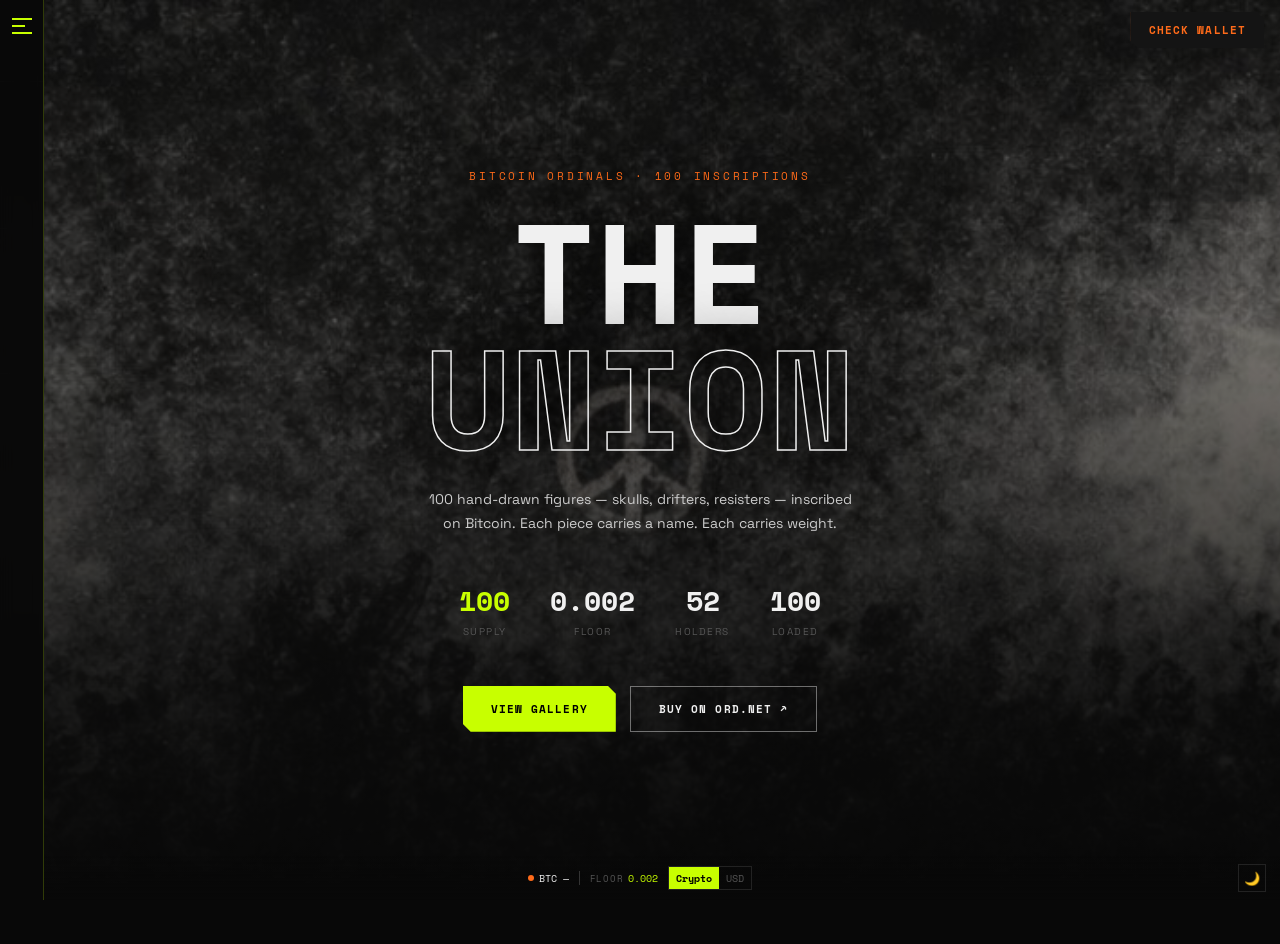
==== commit ecfac835: "Update index.html" ====
--- a/index.html
+++ b/index.html
@@ -467,10 +467,20 @@
 body.light .hero-title .outline { -webkit-text-stroke-color:#0a0a0a !important; }
 body.light .hero-sub { color:#222 !important; }
 body.light .stat-val { color:#0a0a0a !important; text-shadow:none; }
-body.light .stat-val.hi { color:var(--acid) !important; }
+body.light .stat-val.hi { color:#2d7a00 !important; }
 body.light .stat-lbl { color:#555 !important; }
 body.light #side-tab { background:rgba(220,220,215,.92); border-right-color:rgba(90,144,0,.3); }
-body.light #side-drawer { background:rgba(230,230,225,.95); }
+body.light #side-drawer { background:rgba(235,235,230,.97); border-right-color:rgba(0,0,0,.08); }
+body.light .sd-brand-name { color:#0a0a0a; }
+body.light .sd-brand-name span { color:#2d7a00; }
+body.light .sd-nav li a,
+body.light .sd-nav li button { color:#333; }
+body.light .sd-nav li a:hover,
+body.light .sd-nav li button:hover { color:#0a0a0a; background:rgba(0,0,0,.05); }
+body.light .sd-nav li a.active { color:#0a0a0a; background:rgba(0,0,0,.06); }
+body.light .sd-divider { background:rgba(0,0,0,.1); }
+body.light .sd-footer { color:#888; }
+body.light .bb-floor { color:#2d7a00 !important; }
 body.light .bottom-bar { background:linear-gradient(to top,rgba(240,240,235,.9) 0%,rgba(240,240,235,0) 100%); }
 body.light footer { border-top-color:transparent; background:transparent; }
 body.light #wallet-btn { background:rgba(255,255,255,.6); color:var(--orange); border:1px solid rgba(255,107,26,.3); }
@@ -628,9 +638,18 @@
       <button class="btn-primary" onclick="showPage('gallery')">View Gallery</button>
       <a href="https://ord.net/collection/theunion" target="_blank" class="btn-ghost">Buy on Ord.net ↗</a>
     </div>
+<div id="page-gallery" style="display:none;">
+<div class="gallery-header">
+  <div class="section-eyebrow" style="color:var(--orange);">Bitcoin Ordinals · 100 Inscriptions</div>
+  <h2 class="section-title">The Collection</h2>
+  <div class="gallery-meta">
+    <span id="load-status">Loading...</span>
+    <button class="btn-ghost btn-sm" onclick="showPage('home')">← Back</button>
+  </div>
+</div>
 <div class="gallery-section">
-    <div class="pieces-grid" id="main-grid"></div>
-  </div>
+  <div class="pieces-grid" id="main-grid"></div>
+</div>
 </div>
 
 <!-- ABOUT PAGE -->
